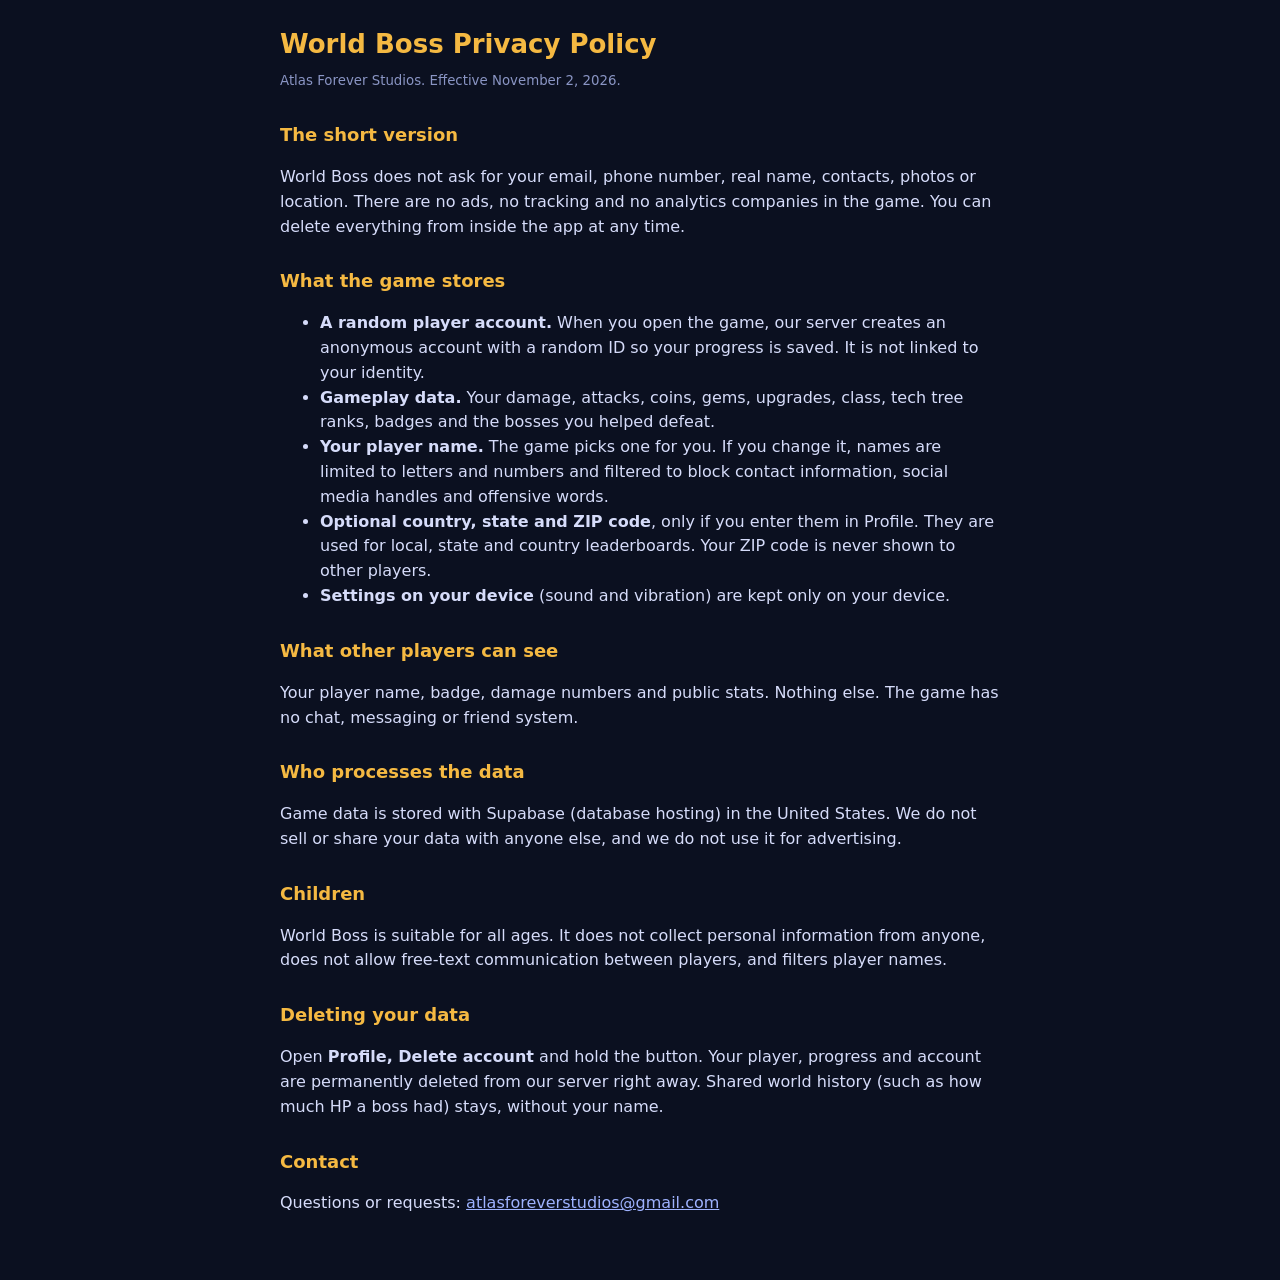
==== privacy.html @ 86b1d546 "Playable World Boss build Mon 11/09/2026 13:37:10.59 Co-Authored-By: Claude Opus 5.5 <noreply@anthro" ====
<!doctype html>
<html lang="en"><head><meta charset="utf-8"><meta name="viewport" content="width=device-width, initial-scale=1">
<title>World Boss Privacy Policy</title>
<style>
:root{--bg:#0b1020;--fg:#e8ecff;--mut:#8a95c4;--gold:#f5b942}
body{margin:0;background:var(--bg);color:var(--fg);font:16px/1.55 system-ui,-apple-system,"Segoe UI",Roboto,sans-serif}
main{max-width:720px;margin:0 auto;padding:24px 16px 48px}
h1{color:var(--gold);font-size:26px;margin:0 0 4px} h2{color:var(--gold);font-size:18px;margin:28px 0 6px}
p,li{color:#d6dcfa} small{color:var(--mut)} a{color:#9fb3ff}
</style></head><body><main>
<h1>World Boss Privacy Policy</h1>
<small>Atlas Forever Studios. Effective November 2, 2026.</small>

<h2>The short version</h2>
<p>World Boss does not ask for your email, phone number, real name, contacts, photos or location. There are no ads, no tracking and no analytics companies in the game. You can delete everything from inside the app at any time.</p>

<h2>What the game stores</h2>
<ul>
<li><b>A random player account.</b> When you open the game, our server creates an anonymous account with a random ID so your progress is saved. It is not linked to your identity.</li>
<li><b>Gameplay data.</b> Your damage, attacks, coins, gems, upgrades, class, tech tree ranks, badges and the bosses you helped defeat.</li>
<li><b>Your player name.</b> The game picks one for you. If you change it, names are limited to letters and numbers and filtered to block contact information, social media handles and offensive words.</li>
<li><b>Optional country, state and ZIP code</b>, only if you enter them in Profile. They are used for local, state and country leaderboards. Your ZIP code is never shown to other players.</li>
<li><b>Settings on your device</b> (sound and vibration) are kept only on your device.</li>
</ul>

<h2>What other players can see</h2>
<p>Your player name, badge, damage numbers and public stats. Nothing else. The game has no chat, messaging or friend system.</p>

<h2>Who processes the data</h2>
<p>Game data is stored with Supabase (database hosting) in the United States. We do not sell or share your data with anyone else, and we do not use it for advertising.</p>

<h2>Children</h2>
<p>World Boss is suitable for all ages. It does not collect personal information from anyone, does not allow free-text communication between players, and filters player names.</p>

<h2>Deleting your data</h2>
<p>Open <b>Profile, Delete account</b> and hold the button. Your player, progress and account are permanently deleted from our server right away. Shared world history (such as how much HP a boss had) stays, without your name.</p>

<h2>Contact</h2>
<p>Questions or requests: <a href="mailto:atlasforeverstudios@gmail.com">atlasforeverstudios@gmail.com</a></p>
</main></body></html>
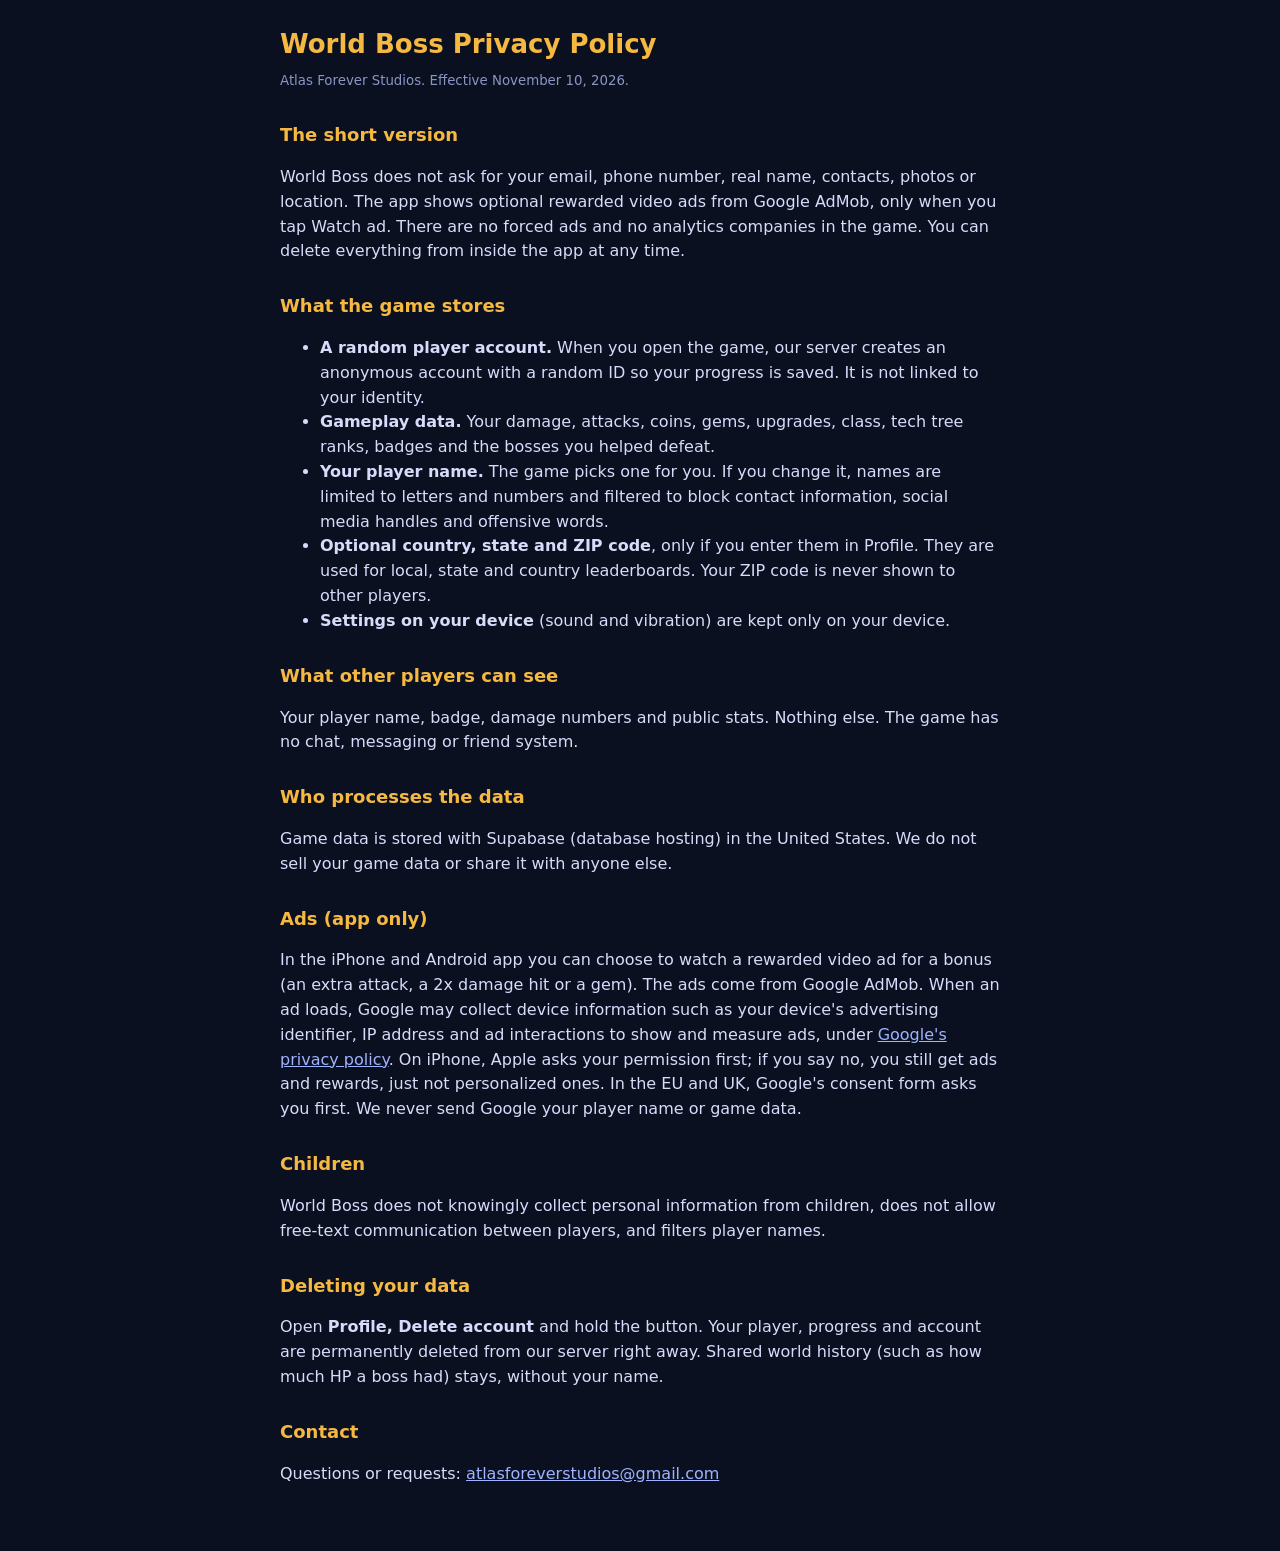
==== commit 71fd66b4: "Playable World Boss build Tue 11/10/2026 11:05:33.36 Co-Authored-By: Claude Opus 5.5 <noreply@anthro" ====
--- a/privacy.html
+++ b/privacy.html
@@ -9,10 +9,10 @@
 p,li{color:#d6dcfa} small{color:var(--mut)} a{color:#9fb3ff}
 </style></head><body><main>
 <h1>World Boss Privacy Policy</h1>
-<small>Atlas Forever Studios. Effective November 2, 2026.</small>
+<small>Atlas Forever Studios. Effective November 10, 2026.</small>
 
 <h2>The short version</h2>
-<p>World Boss does not ask for your email, phone number, real name, contacts, photos or location. There are no ads, no tracking and no analytics companies in the game. You can delete everything from inside the app at any time.</p>
+<p>World Boss does not ask for your email, phone number, real name, contacts, photos or location. The app shows optional rewarded video ads from Google AdMob, only when you tap Watch ad. There are no forced ads and no analytics companies in the game. You can delete everything from inside the app at any time.</p>
 
 <h2>What the game stores</h2>
 <ul>
@@ -27,10 +27,13 @@
 <p>Your player name, badge, damage numbers and public stats. Nothing else. The game has no chat, messaging or friend system.</p>
 
 <h2>Who processes the data</h2>
-<p>Game data is stored with Supabase (database hosting) in the United States. We do not sell or share your data with anyone else, and we do not use it for advertising.</p>
+<p>Game data is stored with Supabase (database hosting) in the United States. We do not sell your game data or share it with anyone else.</p>
+
+<h2>Ads (app only)</h2>
+<p>In the iPhone and Android app you can choose to watch a rewarded video ad for a bonus (an extra attack, a 2x damage hit or a gem). The ads come from Google AdMob. When an ad loads, Google may collect device information such as your device's advertising identifier, IP address and ad interactions to show and measure ads, under <a href="https://policies.google.com/technologies/partner-sites">Google's privacy policy</a>. On iPhone, Apple asks your permission first; if you say no, you still get ads and rewards, just not personalized ones. In the EU and UK, Google's consent form asks you first. We never send Google your player name or game data.</p>
 
 <h2>Children</h2>
-<p>World Boss is suitable for all ages. It does not collect personal information from anyone, does not allow free-text communication between players, and filters player names.</p>
+<p>World Boss does not knowingly collect personal information from children, does not allow free-text communication between players, and filters player names.</p>
 
 <h2>Deleting your data</h2>
 <p>Open <b>Profile, Delete account</b> and hold the button. Your player, progress and account are permanently deleted from our server right away. Shared world history (such as how much HP a boss had) stays, without your name.</p>
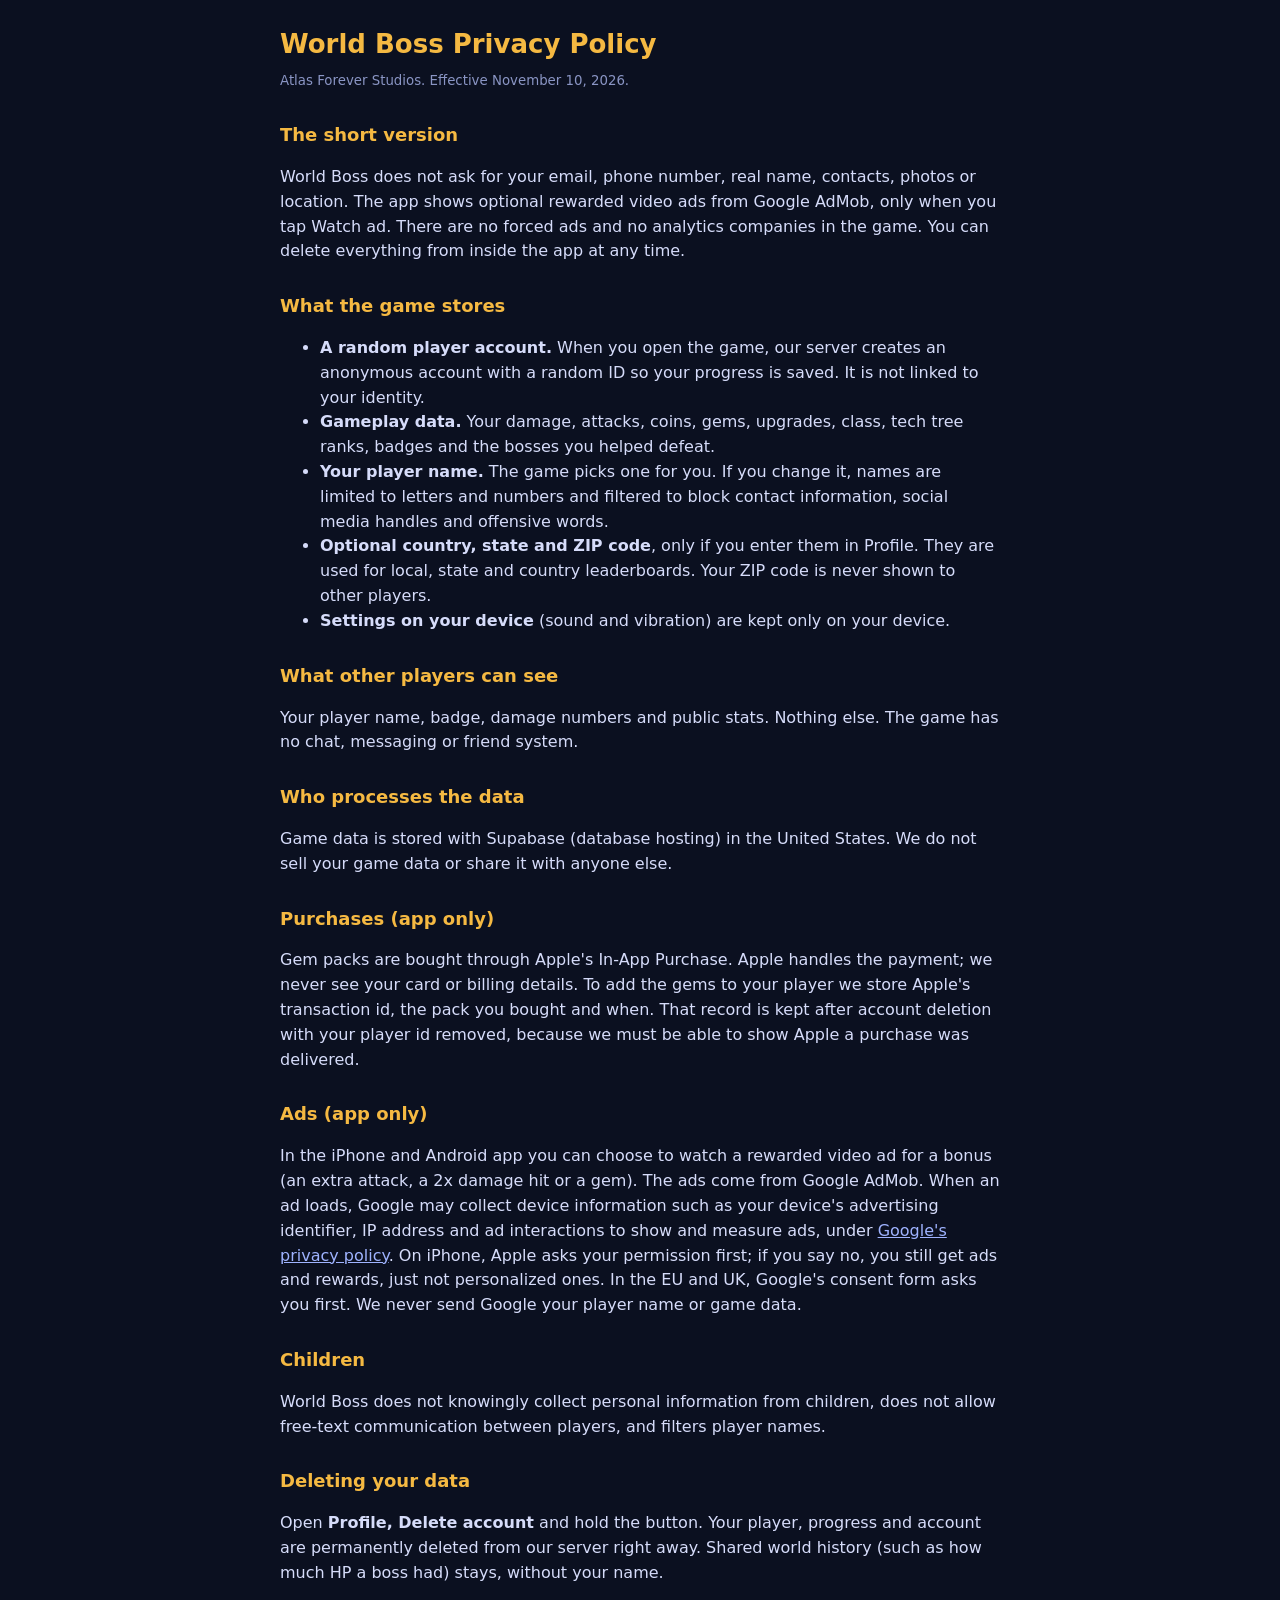
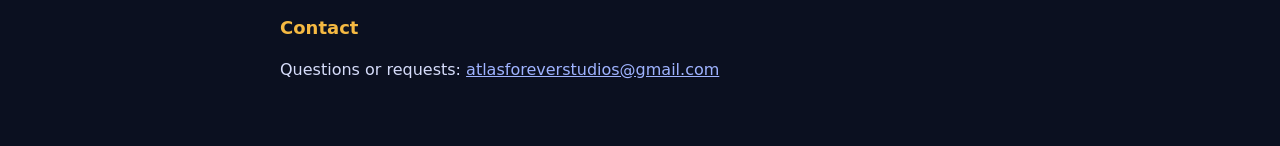
==== commit f8bd1e53: "Playable World Boss build Tue 11/10/2026 16:56:28.54 Co-Authored-By: Claude Fable 5.2 <noreply@anthr" ====
--- a/privacy.html
+++ b/privacy.html
@@ -29,6 +29,9 @@
 <h2>Who processes the data</h2>
 <p>Game data is stored with Supabase (database hosting) in the United States. We do not sell your game data or share it with anyone else.</p>
 
+<h2>Purchases (app only)</h2>
+<p>Gem packs are bought through Apple's In-App Purchase. Apple handles the payment; we never see your card or billing details. To add the gems to your player we store Apple's transaction id, the pack you bought and when. That record is kept after account deletion with your player id removed, because we must be able to show Apple a purchase was delivered.</p>
+
 <h2>Ads (app only)</h2>
 <p>In the iPhone and Android app you can choose to watch a rewarded video ad for a bonus (an extra attack, a 2x damage hit or a gem). The ads come from Google AdMob. When an ad loads, Google may collect device information such as your device's advertising identifier, IP address and ad interactions to show and measure ads, under <a href="https://policies.google.com/technologies/partner-sites">Google's privacy policy</a>. On iPhone, Apple asks your permission first; if you say no, you still get ads and rewards, just not personalized ones. In the EU and UK, Google's consent form asks you first. We never send Google your player name or game data.</p>
 
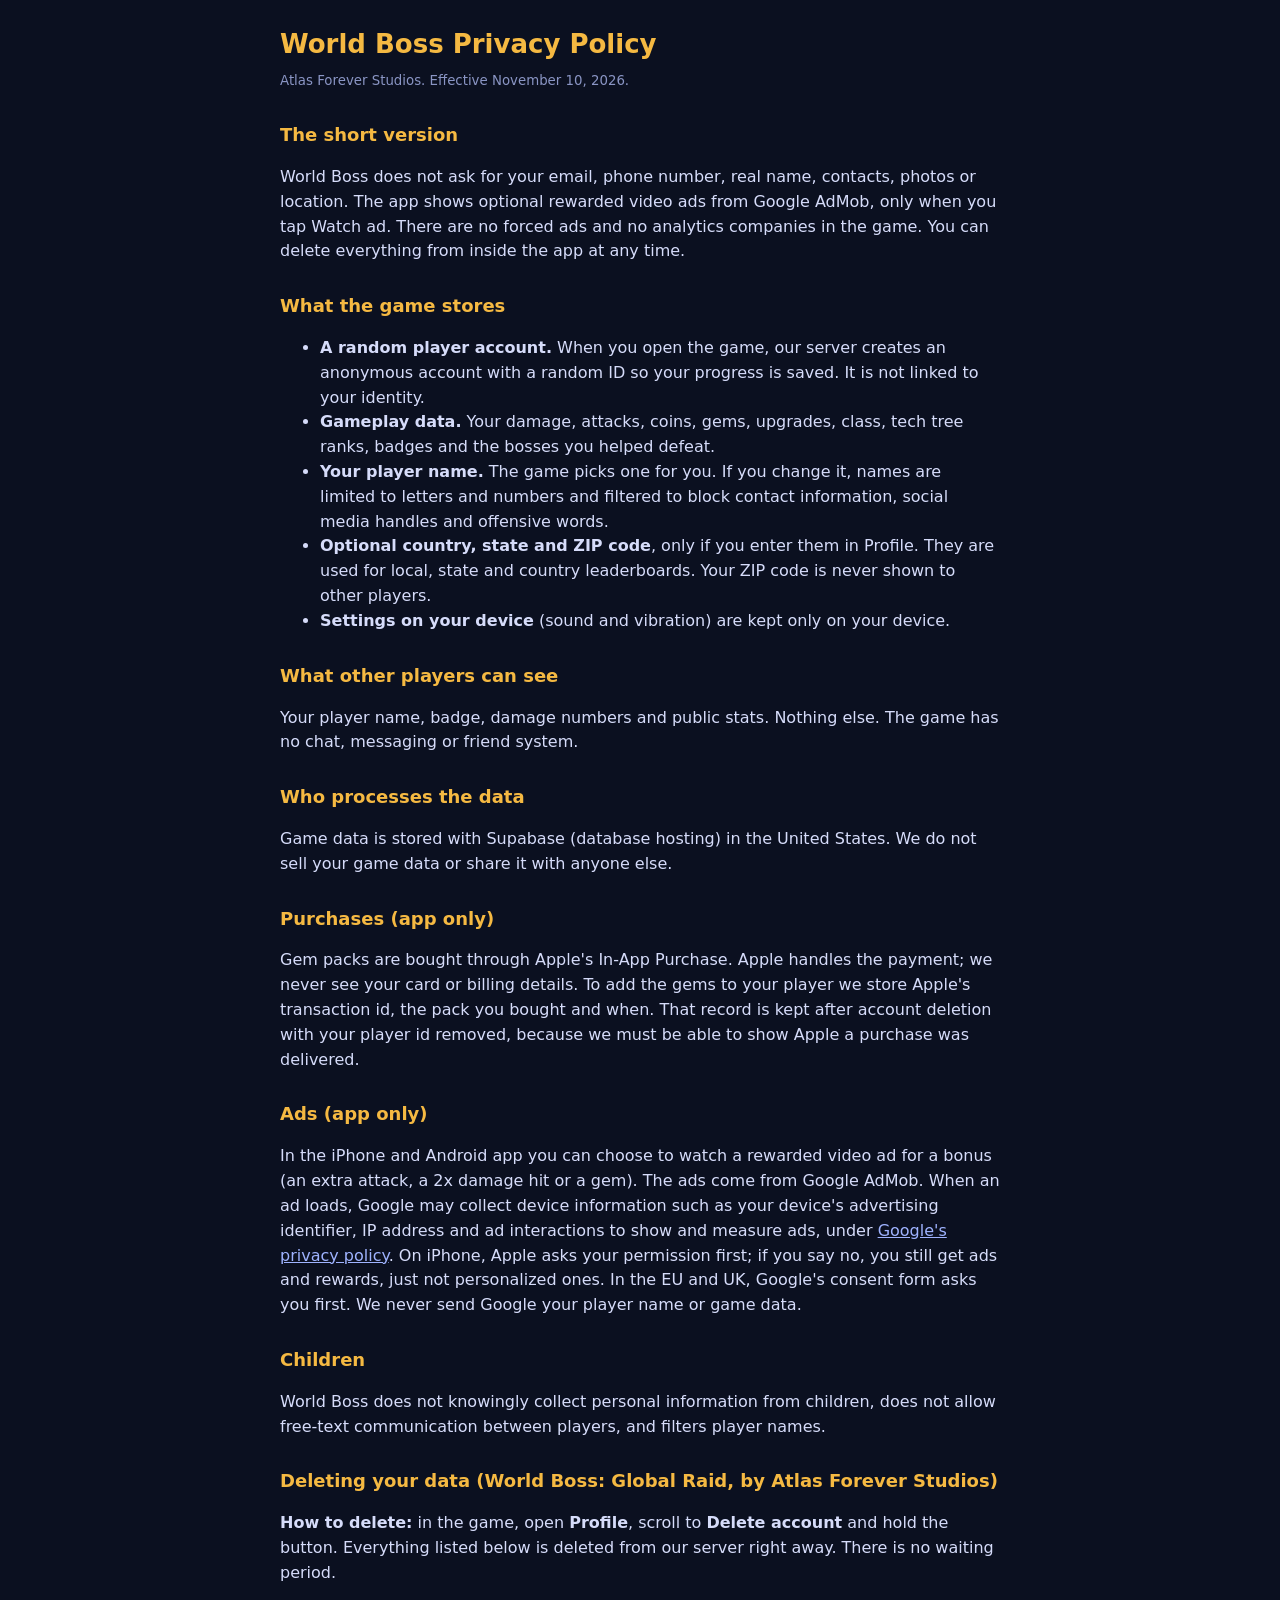
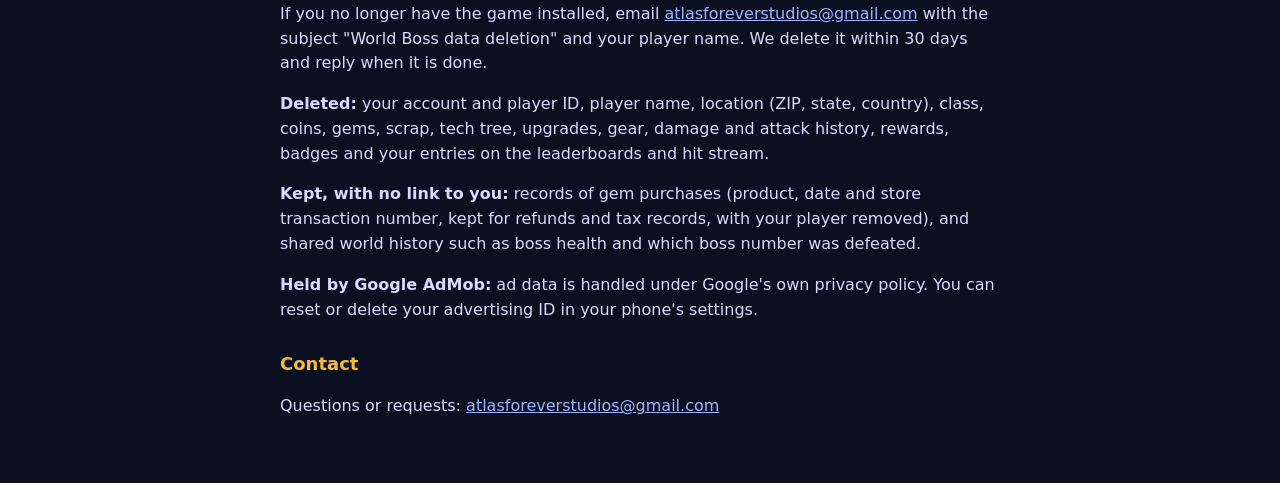
==== commit 5ff8f669: "Playable World Boss build Thu 11/12/2026 11:47:20.60 Co-Authored-By: Claude Fable 5.2 <noreply@anthr" ====
--- a/privacy.html
+++ b/privacy.html
@@ -38,8 +38,12 @@
 <h2>Children</h2>
 <p>World Boss does not knowingly collect personal information from children, does not allow free-text communication between players, and filters player names.</p>
 
-<h2>Deleting your data</h2>
-<p>Open <b>Profile, Delete account</b> and hold the button. Your player, progress and account are permanently deleted from our server right away. Shared world history (such as how much HP a boss had) stays, without your name.</p>
+<h2 id="delete">Deleting your data (World Boss: Global Raid, by Atlas Forever Studios)</h2>
+<p><b>How to delete:</b> in the game, open <b>Profile</b>, scroll to <b>Delete account</b> and hold the button. Everything listed below is deleted from our server right away. There is no waiting period.</p>
+<p>If you no longer have the game installed, email <a href="mailto:atlasforeverstudios@gmail.com?subject=World%20Boss%20data%20deletion">atlasforeverstudios@gmail.com</a> with the subject "World Boss data deletion" and your player name. We delete it within 30 days and reply when it is done.</p>
+<p><b>Deleted:</b> your account and player ID, player name, location (ZIP, state, country), class, coins, gems, scrap, tech tree, upgrades, gear, damage and attack history, rewards, badges and your entries on the leaderboards and hit stream.</p>
+<p><b>Kept, with no link to you:</b> records of gem purchases (product, date and store transaction number, kept for refunds and tax records, with your player removed), and shared world history such as boss health and which boss number was defeated.</p>
+<p><b>Held by Google AdMob:</b> ad data is handled under Google's own privacy policy. You can reset or delete your advertising ID in your phone's settings.</p>
 
 <h2>Contact</h2>
 <p>Questions or requests: <a href="mailto:atlasforeverstudios@gmail.com">atlasforeverstudios@gmail.com</a></p>
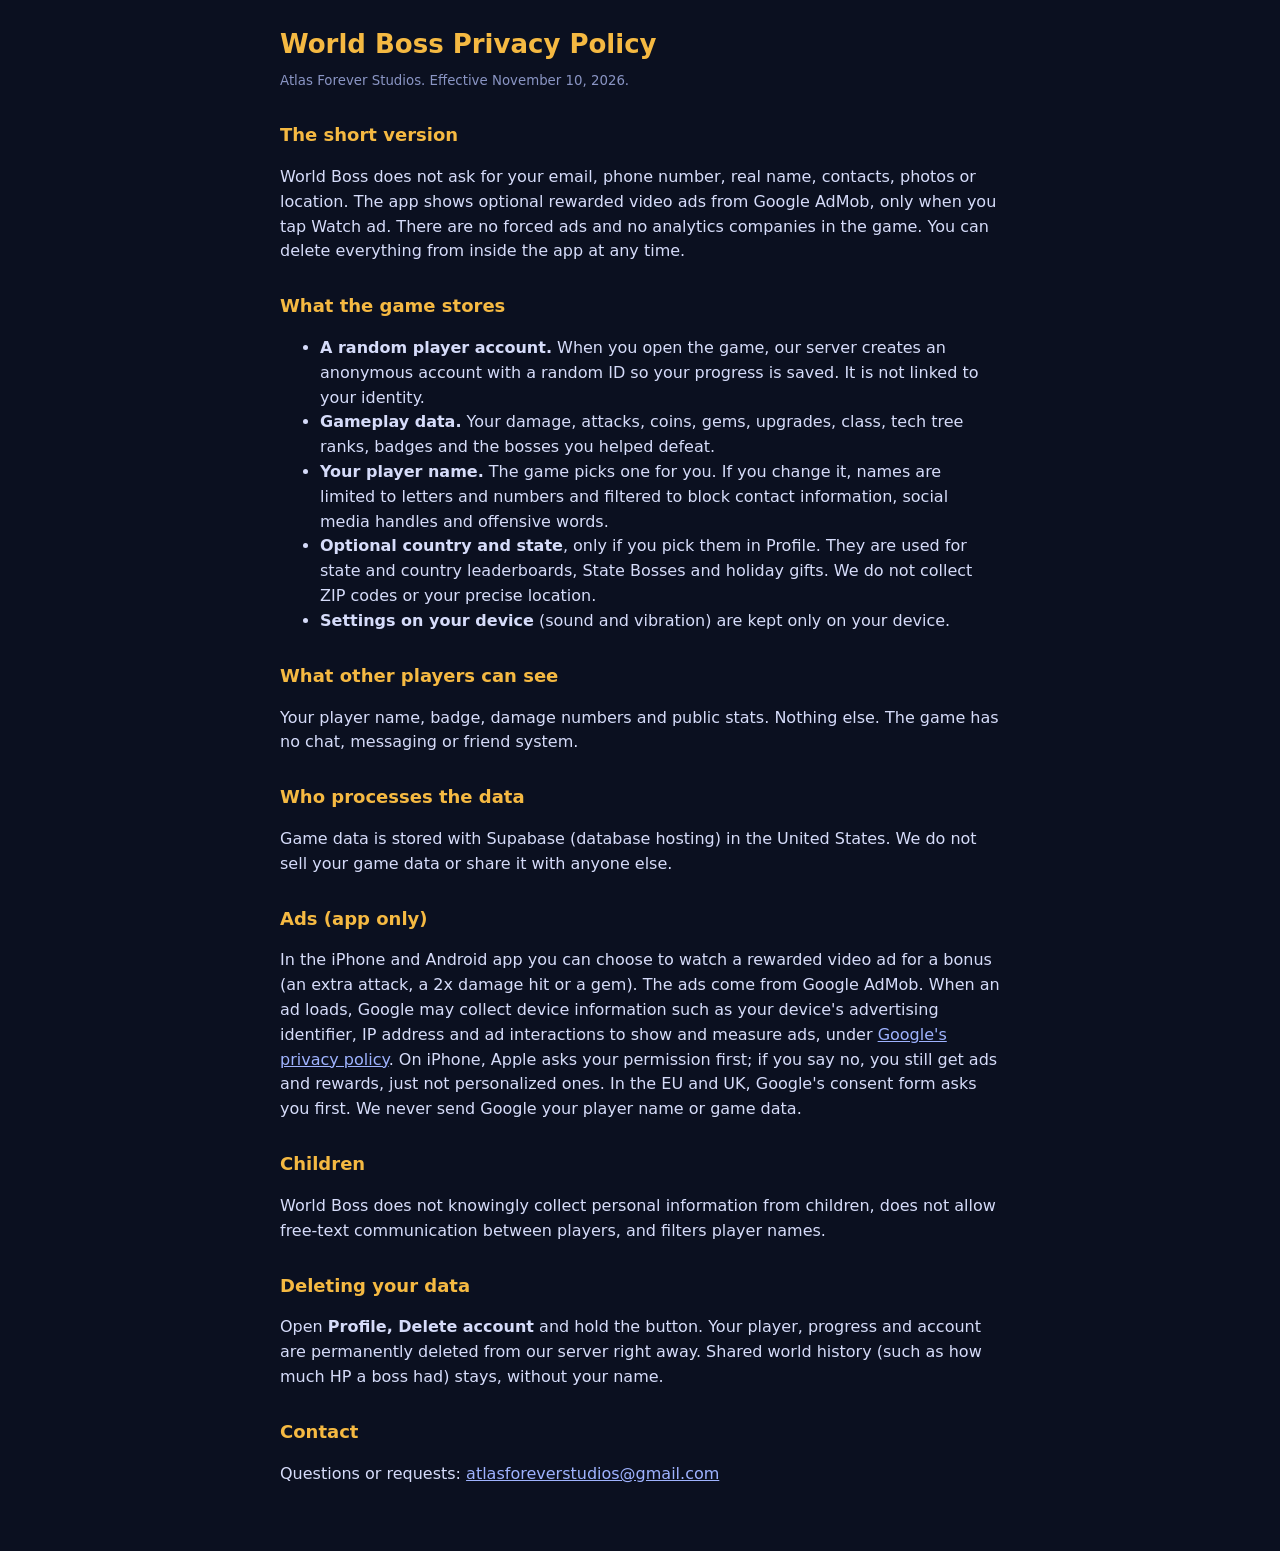
==== commit 712d8d2a: "Playable World Boss build Fri 11/13/2026  8:26:16.82 Co-Authored-By: Claude Fable 5.2 <noreply@anthr" ====
--- a/privacy.html
+++ b/privacy.html
@@ -19,7 +19,7 @@
 <li><b>A random player account.</b> When you open the game, our server creates an anonymous account with a random ID so your progress is saved. It is not linked to your identity.</li>
 <li><b>Gameplay data.</b> Your damage, attacks, coins, gems, upgrades, class, tech tree ranks, badges and the bosses you helped defeat.</li>
 <li><b>Your player name.</b> The game picks one for you. If you change it, names are limited to letters and numbers and filtered to block contact information, social media handles and offensive words.</li>
-<li><b>Optional country, state and ZIP code</b>, only if you enter them in Profile. They are used for local, state and country leaderboards. Your ZIP code is never shown to other players.</li>
+<li><b>Optional country and state</b>, only if you pick them in Profile. They are used for state and country leaderboards, State Bosses and holiday gifts. We do not collect ZIP codes or your precise location.</li>
 <li><b>Settings on your device</b> (sound and vibration) are kept only on your device.</li>
 </ul>
 
@@ -29,21 +29,14 @@
 <h2>Who processes the data</h2>
 <p>Game data is stored with Supabase (database hosting) in the United States. We do not sell your game data or share it with anyone else.</p>
 
-<h2>Purchases (app only)</h2>
-<p>Gem packs are bought through Apple's In-App Purchase. Apple handles the payment; we never see your card or billing details. To add the gems to your player we store Apple's transaction id, the pack you bought and when. That record is kept after account deletion with your player id removed, because we must be able to show Apple a purchase was delivered.</p>
-
 <h2>Ads (app only)</h2>
 <p>In the iPhone and Android app you can choose to watch a rewarded video ad for a bonus (an extra attack, a 2x damage hit or a gem). The ads come from Google AdMob. When an ad loads, Google may collect device information such as your device's advertising identifier, IP address and ad interactions to show and measure ads, under <a href="https://policies.google.com/technologies/partner-sites">Google's privacy policy</a>. On iPhone, Apple asks your permission first; if you say no, you still get ads and rewards, just not personalized ones. In the EU and UK, Google's consent form asks you first. We never send Google your player name or game data.</p>
 
 <h2>Children</h2>
 <p>World Boss does not knowingly collect personal information from children, does not allow free-text communication between players, and filters player names.</p>
 
-<h2 id="delete">Deleting your data (World Boss: Global Raid, by Atlas Forever Studios)</h2>
-<p><b>How to delete:</b> in the game, open <b>Profile</b>, scroll to <b>Delete account</b> and hold the button. Everything listed below is deleted from our server right away. There is no waiting period.</p>
-<p>If you no longer have the game installed, email <a href="mailto:atlasforeverstudios@gmail.com?subject=World%20Boss%20data%20deletion">atlasforeverstudios@gmail.com</a> with the subject "World Boss data deletion" and your player name. We delete it within 30 days and reply when it is done.</p>
-<p><b>Deleted:</b> your account and player ID, player name, location (ZIP, state, country), class, coins, gems, scrap, tech tree, upgrades, gear, damage and attack history, rewards, badges and your entries on the leaderboards and hit stream.</p>
-<p><b>Kept, with no link to you:</b> records of gem purchases (product, date and store transaction number, kept for refunds and tax records, with your player removed), and shared world history such as boss health and which boss number was defeated.</p>
-<p><b>Held by Google AdMob:</b> ad data is handled under Google's own privacy policy. You can reset or delete your advertising ID in your phone's settings.</p>
+<h2>Deleting your data</h2>
+<p>Open <b>Profile, Delete account</b> and hold the button. Your player, progress and account are permanently deleted from our server right away. Shared world history (such as how much HP a boss had) stays, without your name.</p>
 
 <h2>Contact</h2>
 <p>Questions or requests: <a href="mailto:atlasforeverstudios@gmail.com">atlasforeverstudios@gmail.com</a></p>
